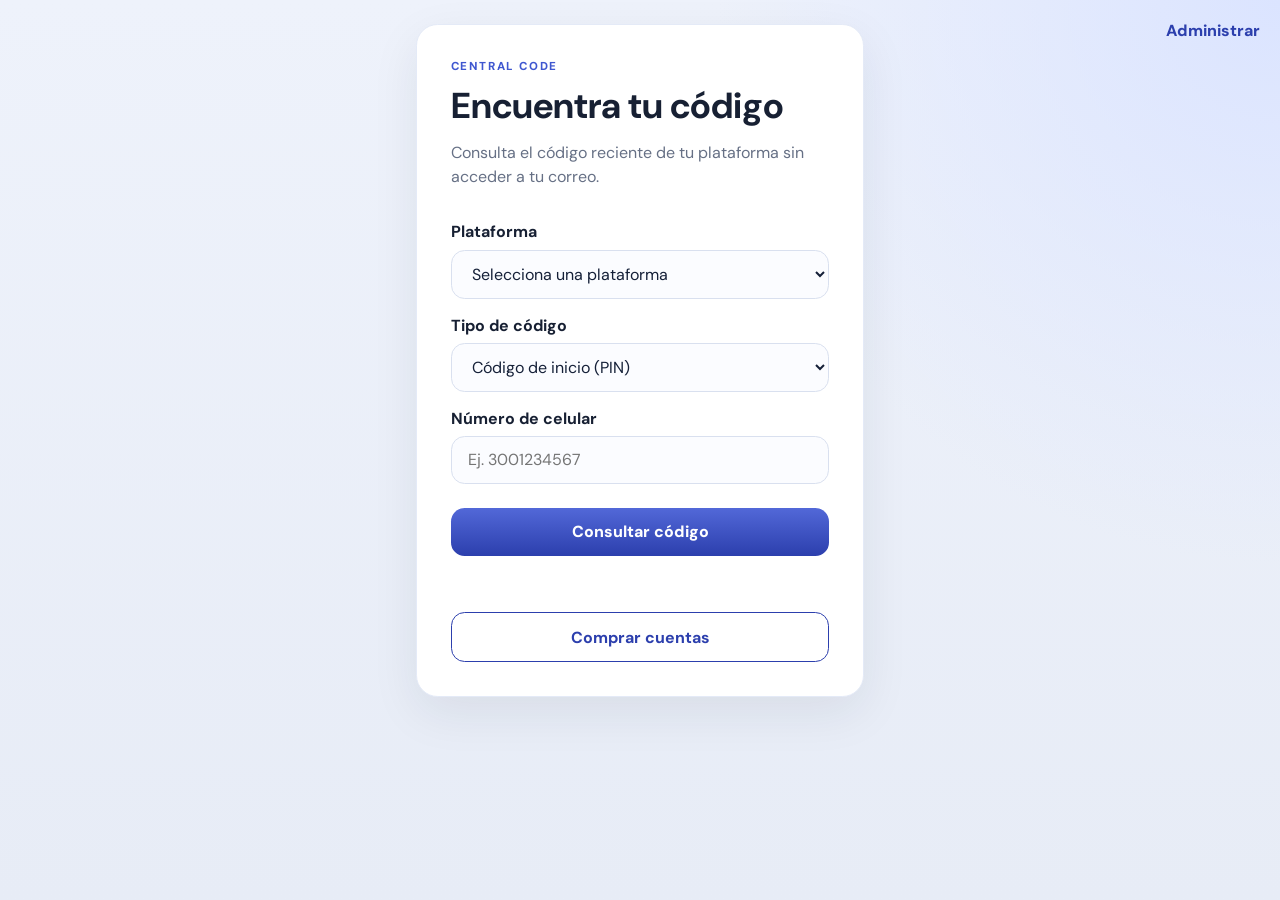
==== static/index.html @ c5ded58b "Publica CentralCode con consulta OTP, panel admin y tienda. Co-authored-by: Cursor <cursoragent@curs" ====
<!doctype html>
<html lang="es">
  <head>
    <meta charset="utf-8">
    <meta name="viewport" content="width=device-width, initial-scale=1">
    <title>Central Code</title>
    <link rel="preconnect" href="https://fonts.googleapis.com">
    <link rel="preconnect" href="https://fonts.gstatic.com" crossorigin>
    <link href="https://fonts.googleapis.com/css2?family=DM+Sans:ital,opsz,wght@0,9..40,400;0,9..40,500;0,9..40,600;0,9..40,700&display=swap" rel="stylesheet">
    <link rel="stylesheet" href="/static/style.css">
  </head>
  <body class="public-page">
    <a class="admin-link" href="/admin">Administrar</a>
    <main class="public-layout">
      <section class="card public-card shell">
        <p class="eyebrow">CENTRAL CODE</p>
        <h1>Encuentra tu código</h1>
        <p class="intro">Consulta el código reciente de tu plataforma sin acceder a tu correo.</p>
        <form id="lookup-form">
          <label for="platform">Plataforma</label>
          <select id="platform" required>
            <option value="">Selecciona una plataforma</option>
          </select>
          <label for="code-type">Tipo de código</label>
          <select id="code-type" required>
            <option value="login">Código de inicio (PIN)</option>
            <option value="household">Código de hogar / TV</option>
          </select>
          <label for="identifier">Número de celular</label>
          <input id="identifier" type="tel" inputmode="tel" autocomplete="tel" minlength="7" maxlength="20" required placeholder="Ej. 3001234567" pattern="[0-9+\s()-]{7,20}">
          <button id="submit-button" type="submit">Consultar código</button>
        </form>
        <section id="result" class="result" aria-live="polite" hidden>
          <p class="result-label" id="result-label">Tu código es</p>
          <strong id="code"></strong>
          <button id="copy-button" class="secondary" type="button">Copiar código</button>
          <a id="link-button" class="link-button" href="#" target="_blank" rel="noopener noreferrer" hidden>Obtener código en Netflix</a>
          <p id="expires"></p>
          <p id="subscription"></p>
          <span id="access-badge" class="badge" hidden></span>
        </section>
        <section id="renewal" class="renewal" hidden>
          <p id="renewal-message"></p>
          <a id="whatsapp-button" class="whatsapp-button" href="#" target="_blank" rel="noopener noreferrer">Renovar por WhatsApp</a>
        </section>
        <p id="message" class="message" role="status"></p>
        <a id="shop-toggle" class="shop-toggle" href="/tienda">
          Comprar cuentas
          <span id="cart-badge" class="cart-badge" hidden>0</span>
        </a>
      </section>
    </main>
    <script src="/static/api.js?v=20260923c"></script>
    <script src="/static/app.js?v=20260923c"></script>
    <script>
      (function () {
        try {
          const cart = JSON.parse(localStorage.getItem("centralcode_cart_v1") || "{}");
          const count = Object.values(cart).reduce((sum, qty) => sum + (Number(qty) || 0), 0);
          const badge = document.querySelector("#cart-badge");
          if (badge && count > 0) {
            badge.hidden = false;
            badge.textContent = String(count);
          }
        } catch (_) {}
      })();
    </script>
  </body>
</html>
---- static/style.css ----
:root {
  color-scheme: light;
  font-family: "DM Sans", system-ui, sans-serif;
  color: #172033;
  background: #eef2f8;
  --ink: #152038;
  --muted: #667085;
  --line: #d9e0ef;
  --brand: #3f57d0;
  --brand-deep: #2c3fad;
  --surface: #ffffff;
  --soft: #f4f6fc;
}
* { box-sizing: border-box; }
body { margin: 0; min-height: 100vh; display: grid; place-items: center; padding: 1rem; }
body.admin-page.dashboard-open {
  display: block;
  padding: 0;
  background:
    radial-gradient(circle at top right, #dbe4ff 0%, transparent 34%),
    linear-gradient(180deg, #eef2fb 0%, #e7ecf6 100%);
}
body.public-page {
  display: block;
  padding: 1.5rem 1rem 3rem;
  background:
    radial-gradient(circle at top right, #dbe4ff 0%, transparent 36%),
    linear-gradient(180deg, #eef2fb 0%, #e7ecf6 100%);
}
.public-layout {
  display: grid;
  gap: 1.5rem;
  margin: 0 auto;
  width: min(100%, 68rem);
}
body.public-page .shell {
  width: min(100%, 28rem);
  margin: 0 auto;
}
.public-card { border: 1px solid #e4eaf7; }
#access-badge { display: inline-flex; margin-top: .85rem; }
.shop-toggle {
  align-items: center;
  background: #fff;
  border: 1.5px solid var(--brand-deep);
  border-radius: .85rem;
  box-sizing: border-box;
  color: var(--brand-deep);
  display: inline-flex;
  font-size: 1rem;
  font-weight: 700;
  gap: .55rem;
  justify-content: center;
  margin-top: 1rem;
  min-height: 3.1rem;
  padding: .85rem 1.1rem;
  text-decoration: none;
  transition: background .15s ease, color .15s ease, border-color .15s ease;
  width: 100%;
}
.shop-toggle:hover {
  background: #eef1ff;
  border-color: var(--brand);
  color: var(--brand);
}
.shop-toggle:focus-visible {
  outline: 2px solid var(--brand);
  outline-offset: 2px;
}
.cart-badge {
  background: var(--brand);
  border-radius: 999px;
  color: white;
  font-size: .75rem;
  font-weight: 800;
  min-width: 1.4rem;
  padding: .15rem .45rem;
  text-align: center;
}

/* Página /tienda */
body.shop-page {
  display: block;
  min-height: 100vh;
  padding: 0;
  background:
    radial-gradient(circle at top right, #dbe4ff 0%, transparent 34%),
    linear-gradient(180deg, #f3f5fb 0%, #e8edf6 100%);
}
.shop-topbar {
  align-items: center;
  display: grid;
  gap: 1rem;
  grid-template-columns: auto 1fr auto;
  margin: 0 auto;
  max-width: 72rem;
  padding: 1rem 1.25rem;
}
.shop-back {
  color: var(--brand-deep);
  font-weight: 700;
  text-decoration: none;
}
.shop-brand .eyebrow { margin: 0; }
.shop-brand strong {
  display: block;
  font-size: 1.15rem;
}
.shop-cart-trigger {
  align-items: center;
  display: inline-flex;
  gap: .45rem;
  margin: 0;
  min-height: 2.6rem;
  padding: .55rem 1rem;
  width: auto;
}
.shop-page-layout {
  margin: 0 auto;
  max-width: 72rem;
  padding: 0 1.25rem 3rem;
}
.shop-main .shop-intro h1 {
  font-size: clamp(1.6rem, 3vw, 2.1rem);
  letter-spacing: -.03em;
  margin: 0 0 .35rem;
}
.shop-main .shop-intro .intro { margin-bottom: 1.1rem; }
.shop-filters {
  display: grid;
  gap: .75rem 1rem;
  grid-template-columns: minmax(0, 1.4fr) minmax(10rem, .6fr);
  margin-bottom: 1.35rem;
}
.shop-filter-field { display: grid; gap: .35rem; }
.shop-filter-field label {
  color: var(--muted);
  font-size: .78rem;
  font-weight: 700;
  letter-spacing: .04em;
  margin: 0;
  text-transform: uppercase;
}
.shop-filters input,
.shop-filters select {
  margin: 0;
  min-height: 2.75rem;
  width: 100%;
}
.shop-card-grid {
  display: grid;
  gap: 1rem;
  grid-template-columns: repeat(4, minmax(0, 1fr));
}
.store-card {
  background: #fff;
  border: 1px solid #e4eaf7;
  border-radius: 1.1rem;
  box-shadow: 0 .6rem 1.6rem #1520380d;
  display: grid;
  gap: .65rem;
  padding: 1.1rem 1rem 1rem;
  text-align: center;
}
.store-card-logo {
  align-items: center;
  aspect-ratio: 1.6 / 1;
  background: linear-gradient(160deg, #f7f8fc, #eef1f8);
  border-radius: .85rem;
  box-shadow: inset 0 0 0 1px #e7ecf7;
  color: var(--brand);
  display: grid;
  font-size: clamp(1.4rem, 2.5vw, 1.9rem);
  font-weight: 800;
  letter-spacing: .04em;
  place-items: center;
}
.store-card-logo span {
  background: var(--brand);
  border-radius: .7rem;
  color: white;
  display: grid;
  min-height: 3.2rem;
  min-width: 3.2rem;
  place-items: center;
}
.store-card-title {
  color: #6b7280;
  font-size: .72rem;
  font-weight: 700;
  letter-spacing: .04em;
  line-height: 1.35;
  margin: 0;
  min-height: 2.4em;
  text-transform: uppercase;
}
.store-card-meta {
  color: var(--muted);
  font-size: .78rem;
  margin: -.25rem 0 0;
}
.store-card-price {
  color: #152038;
  font-size: 1.35rem;
  font-weight: 800;
  letter-spacing: -.02em;
  margin: 0;
}
.store-card-foot {
  align-items: center;
  display: flex;
  justify-content: space-between;
  gap: .5rem;
  margin-top: .15rem;
}
.store-card-stock {
  color: #98a2b3;
  font-size: .78rem;
}
.store-card-stock.ok { color: #3d7a55; }
.store-card-add {
  background: transparent;
  border: 1px solid var(--brand);
  border-radius: .65rem;
  color: var(--brand-deep);
  font-weight: 700;
  margin: 0;
  min-height: 2.3rem;
  padding: .4rem .75rem;
  width: auto;
}
.cart-drawer {
  inset: 0;
  position: fixed;
  z-index: 40;
}
.cart-backdrop {
  background: #15203866;
  border: 0;
  inset: 0;
  margin: 0;
  min-height: 0;
  padding: 0;
  position: absolute;
  width: auto;
}
.drawer-panel {
  background: #f7f9ff;
  border-left: 1px solid #e4eaf7;
  bottom: 0;
  display: grid;
  gap: .75rem;
  grid-template-rows: auto 1fr auto;
  max-width: 22rem;
  overflow: auto;
  padding: 1rem;
  position: absolute;
  right: 0;
  top: 0;
  width: min(100%, 22rem);
}
.cart-drawer-head {
  align-items: center;
  display: flex;
  justify-content: space-between;
}
.cart-drawer-head h2 { margin: 0; }
.cart-items { display: grid; gap: .65rem; align-content: start; }
.cart-line {
  align-items: center;
  background: white;
  border: 1px solid #e7ecf7;
  border-radius: .85rem;
  display: grid;
  gap: .5rem;
  grid-template-columns: 1fr auto auto;
  padding: .7rem .8rem;
}
.cart-line small {
  color: var(--muted);
  display: block;
  font-size: .78rem;
}
.cart-qty {
  align-items: center;
  display: flex;
  gap: .35rem;
}
.cart-qty button {
  margin: 0;
  min-height: 2rem;
  min-width: 2rem;
  padding: .25rem .45rem;
  width: auto;
}
.cart-footer {
  border-top: 1px solid #e4eaf7;
  display: grid;
  gap: .65rem;
  padding-top: .75rem;
}
.cart-total-row {
  align-items: center;
  display: flex;
  justify-content: space-between;
  font-weight: 700;
}
.cart-discount label {
  color: var(--muted);
  display: block;
  font-size: .78rem;
  font-weight: 700;
  margin-bottom: .35rem;
}
.cart-discount-row {
  display: grid;
  gap: .4rem;
  grid-template-columns: 1fr auto;
}
.cart-discount-row input,
.cart-discount-row button {
  margin: 0;
  min-height: 2.4rem;
}
.cart-savings {
  color: #146c43;
  font-weight: 700;
  margin: 0;
}
.ok-hint { color: #146c43; }
.checkout-button {
  text-align: center;
  width: 100%;
}
.checkout-button.disabled {
  opacity: .45;
  pointer-events: none;
}
body.cart-open { overflow: hidden; }

@media (max-width: 1100px) {
  .shop-card-grid { grid-template-columns: repeat(3, minmax(0, 1fr)); }
}
@media (max-width: 780px) {
  .shop-card-grid { grid-template-columns: repeat(2, minmax(0, 1fr)); }
  .shop-filters { grid-template-columns: 1fr; }
  .shop-topbar { grid-template-columns: 1fr auto; }
  .shop-back { grid-column: 1 / -1; }
}
@media (max-width: 520px) {
  .shop-card-grid { grid-template-columns: 1fr; }
}

.stats-grid {
  display: grid;
  gap: .85rem;
  grid-template-columns: repeat(auto-fit, minmax(8.5rem, 1fr));
  margin-bottom: 1rem;
}
.stat-card {
  background: white;
  border: 1px solid #e4eaf7;
  border-radius: 1rem;
  box-shadow: 0 10px 24px #1520380d;
  display: grid;
  gap: .25rem;
  padding: 1rem 1.1rem;
}
.stat-card small { color: #667085; font-size: .78rem; font-weight: 700; }
.stat-card strong { font-size: 1.55rem; letter-spacing: -.03em; }
.stat-card.green { border-color: #b7e4cd; background: #f2fbf6; }
.stat-card.yellow { border-color: #f0d48a; background: #fff9eb; }
.stat-card.red { border-color: #f0b4b4; background: #fff5f5; }
.search-input {
  max-width: 14rem;
  min-height: 2.5rem;
  padding: .55rem .8rem;
  width: 100%;
}
.admin-link { position: fixed; right: 1.25rem; top: 1.25rem; color: var(--brand-deep); font-weight: 800; text-decoration: none; }
.shell { width: min(100%, 28rem); }
.admin-shell { width: min(100%, 68rem); padding: 2rem 0; }
body.admin-page.dashboard-open .admin-shell {
  width: 100%;
  max-width: none;
  padding: 0;
  min-height: 100vh;
}
.narrow { margin: auto; max-width: 28rem; }
.back-link { color: var(--brand); display: inline-block; margin-bottom: 2rem; text-decoration: none; }

.admin-app {
  display: grid;
  grid-template-columns: 16.5rem minmax(0, 1fr);
  min-height: 100vh;
  width: 100%;
}
#dashboard[hidden],
.admin-app[hidden] {
  display: none !important;
}

.admin-sidebar {
  background: linear-gradient(180deg, #1a2340 0%, #24316a 55%, #2a3b8f 100%);
  color: #f4f6ff;
  display: flex;
  flex-direction: column;
  gap: 1.5rem;
  padding: 1.35rem 1rem 1.25rem;
  position: sticky;
  top: 0;
  height: 100vh;
}

.sidebar-brand {
  align-items: center;
  display: flex;
  gap: .85rem;
  padding: .35rem .45rem .5rem;
}

.sidebar-nav {
  display: grid;
  gap: .45rem;
}

button.nav-item {
  background: transparent;
  border: 1px solid transparent;
  border-radius: 1rem;
  color: #c9d3f5;
  cursor: pointer;
  display: grid;
  gap: .12rem;
  font: inherit;
  justify-items: start;
  margin: 0;
  min-height: 0;
  padding: .85rem 1rem;
  text-align: left;
  transition: .18s ease;
  width: 100%;
}

button.nav-item:hover {
  background: #ffffff12;
  border-color: #ffffff22;
  color: white;
}

button.nav-item.active {
  background: linear-gradient(180deg, #5b72e6 0%, #445ccf 100%);
  border-color: #7f93ff66;
  box-shadow: 0 10px 24px #0d143066;
  color: white;
}

button.nav-item small {
  color: #aebae8;
  font-size: .75rem;
  font-weight: 500;
}

button.nav-item.active small {
  color: #dce3ff;
}

.sidebar-footer {
  display: grid;
  gap: .75rem;
  margin-top: auto;
  padding: .35rem .45rem 0;
}

.admin-main {
  display: grid;
  grid-template-rows: auto 1fr;
  min-width: 0;
}

.brand-mark {
  background: linear-gradient(145deg, #7f93ff, #4d66e8);
  border-radius: .9rem;
  box-shadow: inset 0 0 0 1px #ffffff33;
  flex: 0 0 auto;
  height: 2.6rem;
  width: 2.6rem;
}
.banner-kicker {
  color: #b7c3ff;
  font-size: .72rem;
  font-weight: 700;
  letter-spacing: .16em;
  margin: 0 0 .15rem;
  text-transform: uppercase;
}
.banner-title { display: block; font-size: 1.15rem; font-weight: 700; }
.banner-link {
  color: #d7ddff;
  font-weight: 600;
  text-decoration: none;
}
.banner-link:hover { color: white; }
.banner-logout {
  background: #ffffff14;
  border: 1px solid #ffffff33;
  border-radius: 999px;
  color: white;
  cursor: pointer;
  font: inherit;
  font-weight: 700;
  margin: 0;
  min-height: 2.5rem;
  padding: .55rem 1rem;
  width: auto;
}
.banner-logout:hover { background: #ffffff22; }
.tab-label { font-size: 1rem; font-weight: 700; }

.admin-content {
  display: grid;
  gap: 1.1rem;
  padding: 0 clamp(1rem, 3vw, 2rem) 2.5rem;
  width: min(100%, 78rem);
}
.admin-topbar {
  align-items: end;
  display: flex;
  gap: 1rem;
  justify-content: space-between;
  padding: 1.35rem clamp(1rem, 3vw, 2rem) 1rem;
}
.admin-topbar h1 { margin: 0; font-size: clamp(1.55rem, 3.5vw, 2rem); letter-spacing: -.02em; }
.top-message { margin: 0; text-align: right; min-height: 1.2em; }
.admin-panel[hidden] { display: none !important; }
.panel-stack {
  align-items: start;
  display: grid;
  gap: 1rem;
  grid-template-columns: minmax(0, 1.15fr) minmax(0, .85fr);
}
.panel-card { border: 1px solid #e4eaf7; box-shadow: 0 18px 40px #15203810; }

.admin-form-grid { display: grid; gap: .25rem 1rem; grid-template-columns: repeat(2, minmax(0, 1fr)); }
.admin-form-grid .form-actions { align-self: end; }
.admin-form-grid .form-actions button { margin-top: 1rem; }
.form-hint { color: var(--muted); font-size: .9rem; line-height: 1.45; margin: 0 0 1rem; }
h2 { font-size: 1.05rem; margin-top: 0; }
.assign-form {
  display: grid;
  gap: .35rem 1rem;
  grid-template-columns: repeat(2, minmax(0, 1fr));
}
.assign-form .form-actions { align-self: end; }
.assign-form .form-actions button { margin-top: 1rem; }
.badge {
  border-radius: 999px;
  display: inline-flex;
  font-size: .75rem;
  font-weight: 800;
  padding: .35rem .75rem;
  white-space: nowrap;
  width: fit-content;
}
.badge.green { background: #d8f5e7; color: #146c43; }
.badge.yellow { background: #ffeeba; color: #8a6d00; }
.badge.red { background: #ffd4d4; color: #9b1c1c; }
.urgency-legend {
  align-items: center;
  display: flex;
  flex-wrap: wrap;
  gap: .55rem;
  margin-top: 1.25rem;
}
.urgency-legend .legend-label {
  color: #667085;
  font-size: .85rem;
  font-weight: 600;
  margin-right: .25rem;
}
#assignment-date.urgency-green {
  border-color: #22a06b;
  background: #f2fbf6;
  outline-color: #22a06b44;
}
#assignment-date.urgency-yellow {
  border-color: #d9a21b;
  background: #fff9eb;
  outline-color: #d9a21b44;
}
#assignment-date.urgency-red {
  border-color: #d94c4c;
  background: #fff5f5;
  outline-color: #d94c4c44;
}
.row-actions {
  display: flex;
  flex-wrap: wrap;
  gap: .4rem;
  margin-top: .55rem;
}
button.danger {
  background: #fff5f5;
  border: 1px solid #f0b4b4;
  color: #9b1c1c;
  margin-top: 0;
}
button.danger:hover {
  background: #ffe8e8;
}
.card-head {
  align-items: center;
  display: flex;
  gap: .75rem;
  justify-content: space-between;
}
.assignment-row {
  border: 1px solid #e7ecf7;
  border-left-width: 4px;
  border-radius: .85rem;
  display: grid;
  gap: .2rem;
  margin-top: .65rem;
  padding: .75rem .85rem;
}
.assignment-row.urgency-green { border-left-color: #22a06b; background: #f2fbf6; }
.assignment-row.urgency-yellow { border-left-color: #d9a21b; background: #fff9eb; }
.assignment-row.urgency-red { border-left-color: #d94c4c; background: #fff5f5; }
.mini-card.urgency-green { border-color: #b7e4cd; }
.mini-card.urgency-yellow { border-color: #f0d48a; }
.mini-card.urgency-red { border-color: #f0b4b4; }
.compact { margin: 0; padding: .6rem 1rem; width: auto; }
.cards-list { display: grid; gap: .75rem; }
.mini-card {
  background: var(--soft);
  border: 1px solid #e7ecf7;
  border-radius: 1rem;
  display: grid;
  gap: .28rem;
  padding: 1rem;
}
.mini-card span, .mini-card small, .muted { color: var(--muted); font-size: .9rem; }

.audit-timeline {
  display: grid;
  gap: 0;
  margin-top: .35rem;
}
.audit-row {
  display: grid;
  grid-template-columns: 1.1rem 1fr;
  gap: .85rem;
  padding: .95rem 0;
  border-bottom: 1px solid #e8edf7;
  position: relative;
}
.audit-row:last-child { border-bottom: 0; padding-bottom: .2rem; }
.audit-dot {
  width: .7rem;
  height: .7rem;
  border-radius: 50%;
  margin-top: .35rem;
  background: #9aa6c4;
  box-shadow: 0 0 0 4px #eef2fb;
}
.audit-row.audit-ok .audit-dot { background: #22a06b; box-shadow: 0 0 0 4px #e8f8f0; }
.audit-row.audit-bad .audit-dot { background: #d94c4c; box-shadow: 0 0 0 4px #fdeeee; }
.audit-row.audit-info .audit-dot { background: #3f57d0; box-shadow: 0 0 0 4px #eef1ff; }
.audit-row.audit-muted .audit-dot { background: #8b95ad; box-shadow: 0 0 0 4px #f0f2f7; }
.audit-body { min-width: 0; }
.audit-top {
  display: flex;
  align-items: baseline;
  justify-content: space-between;
  gap: .75rem;
}
.audit-label {
  font-weight: 800;
  color: var(--ink);
  letter-spacing: -.01em;
}
.audit-row.audit-ok .audit-label { color: #146c43; }
.audit-row.audit-bad .audit-label { color: #9b1c1c; }
.audit-row.audit-info .audit-label { color: #2c3fad; }
.audit-time {
  color: var(--muted);
  font-size: .8rem;
  font-weight: 600;
  white-space: nowrap;
}
.audit-actor,
.audit-meta {
  margin: .2rem 0 0;
  color: var(--muted);
  font-size: .88rem;
  line-height: 1.35;
  overflow-wrap: anywhere;
}
.audit-actor { color: #3d4a66; font-weight: 600; }

.card {
  background: var(--surface);
  border-radius: 1.35rem;
  box-shadow: 0 1rem 3rem #17203314;
  padding: clamp(1.35rem, 4vw, 2.1rem);
}
.eyebrow {
  color: var(--brand);
  font-size: .72rem;
  font-weight: 800;
  letter-spacing: .14em;
  margin: 0 0 .55rem;
}
h1 { font-size: clamp(1.75rem, 7vw, 2.25rem); margin: 0; }
.intro { color: var(--muted); line-height: 1.5; margin: .75rem 0 2rem; }
label { display: block; font-weight: 700; margin: 1rem 0 .45rem; }
input, select, button {
  border: 1px solid var(--line);
  border-radius: .85rem;
  font: inherit;
  min-height: 3rem;
  padding: .75rem 1rem;
  width: 100%;
}
input, select { background: #fbfcff; color: var(--ink); }
input:focus, select:focus { border-color: var(--brand); outline: 3px solid #5268d822; }
button {
  background: linear-gradient(180deg, #5268d8 0%, var(--brand-deep) 100%);
  border: 0;
  color: white;
  cursor: pointer;
  font-weight: 800;
  margin-top: 1.5rem;
}
button:disabled { cursor: wait; opacity: .65; }
.result { background: #f1f4ff; border-radius: .9rem; margin-top: 1.5rem; padding: 1.25rem; text-align: center; }
.result-label { color: var(--muted); margin: 0; }
#code { display: block; color: var(--brand-deep); font-size: 2.5rem; letter-spacing: .2em; margin: .4rem 0 1rem; }
.secondary { background: transparent; border: 1px solid var(--brand); color: var(--brand-deep); margin-top: 0; }
.link-button {
  background: #e50914;
  border-radius: .7rem;
  color: #fff;
  display: inline-block;
  font-weight: 800;
  margin-top: .35rem;
  min-height: 3rem;
  padding: .85rem 1.2rem;
  text-decoration: none;
}
.link-button:hover { filter: brightness(1.05); }
#expires, #subscription { color: var(--muted); font-size: .9rem; margin-bottom: 0; }
#subscription { margin-top: .5rem; }
.message { color: #a43d3d; min-height: 1.5em; margin: 1rem 0 0; text-align: center; }
.message.ok { color: #146c43; }
.renewal { background: #eefaf1; border-radius: .9rem; margin-top: 1.5rem; padding: 1.25rem; text-align: center; }
#renewal-message { color: #1f5b34; margin: 0 0 1rem; }
.whatsapp-button {
  background: #25d366;
  border-radius: .7rem;
  color: white;
  display: inline-block;
  font-weight: 800;
  min-height: 3rem;
  padding: .85rem 1.2rem;
  text-decoration: none;
}
.mini-card.expired { border: 1px solid #f0b4b4; background: #fff5f5; }
.renew-label { font-size: .8rem; font-weight: 700; margin: .4rem 0 0; }
.renew-row { align-items: center; display: grid; gap: .5rem; grid-template-columns: 1fr auto; }
.renew-row input, .renew-row button { margin: 0; min-height: 2.5rem; }

@media (max-width: 980px) {
  .admin-app { grid-template-columns: 1fr; }
  .admin-sidebar {
    height: auto;
    position: static;
  }
  .sidebar-nav { grid-template-columns: repeat(2, minmax(0, 1fr)); }
  .panel-stack { grid-template-columns: 1fr; }
  .admin-topbar { align-items: flex-start; flex-direction: column; }
  .top-message { text-align: left; }
}
@media (max-width: 680px) {
  .sidebar-nav { grid-template-columns: 1fr; }
  .admin-form-grid, .assign-form, .renew-row { grid-template-columns: 1fr; }
}

.shop-admin-tabs {
  display: flex;
  flex-wrap: wrap;
  gap: .5rem;
  margin: 0 0 1rem;
}
.shop-tab {
  background: #eef1fb;
  border: 1px solid #d9e0ef;
  border-radius: .7rem;
  color: var(--brand-deep);
  font-weight: 700;
  margin: 0;
  min-height: 2.4rem;
  padding: .45rem .9rem;
  width: auto;
}
.shop-tab.active {
  background: var(--brand);
  border-color: var(--brand);
  color: white;
}
.shop-admin-pane { display: none; }
.shop-admin-pane.active { display: block; }
.shop-combo-items {
  background: var(--soft);
  border: 1px solid var(--line);
  border-radius: .9rem;
  display: grid;
  gap: .45rem;
  margin: .5rem 0 1rem;
  max-height: 16rem;
  overflow: auto;
  padding: .75rem;
}
.combo-item-row {
  align-items: center;
  display: grid;
  gap: .5rem;
  grid-template-columns: auto 1fr 4.5rem;
  margin: 0;
}
.combo-item-row input[type="number"] {
  margin: 0;
  min-height: 2.2rem;
  padding: .35rem .5rem;
}
.shop-price-line {
  color: var(--brand-deep);
  font-weight: 800;
}
.full-row { grid-column: 1 / -1; }
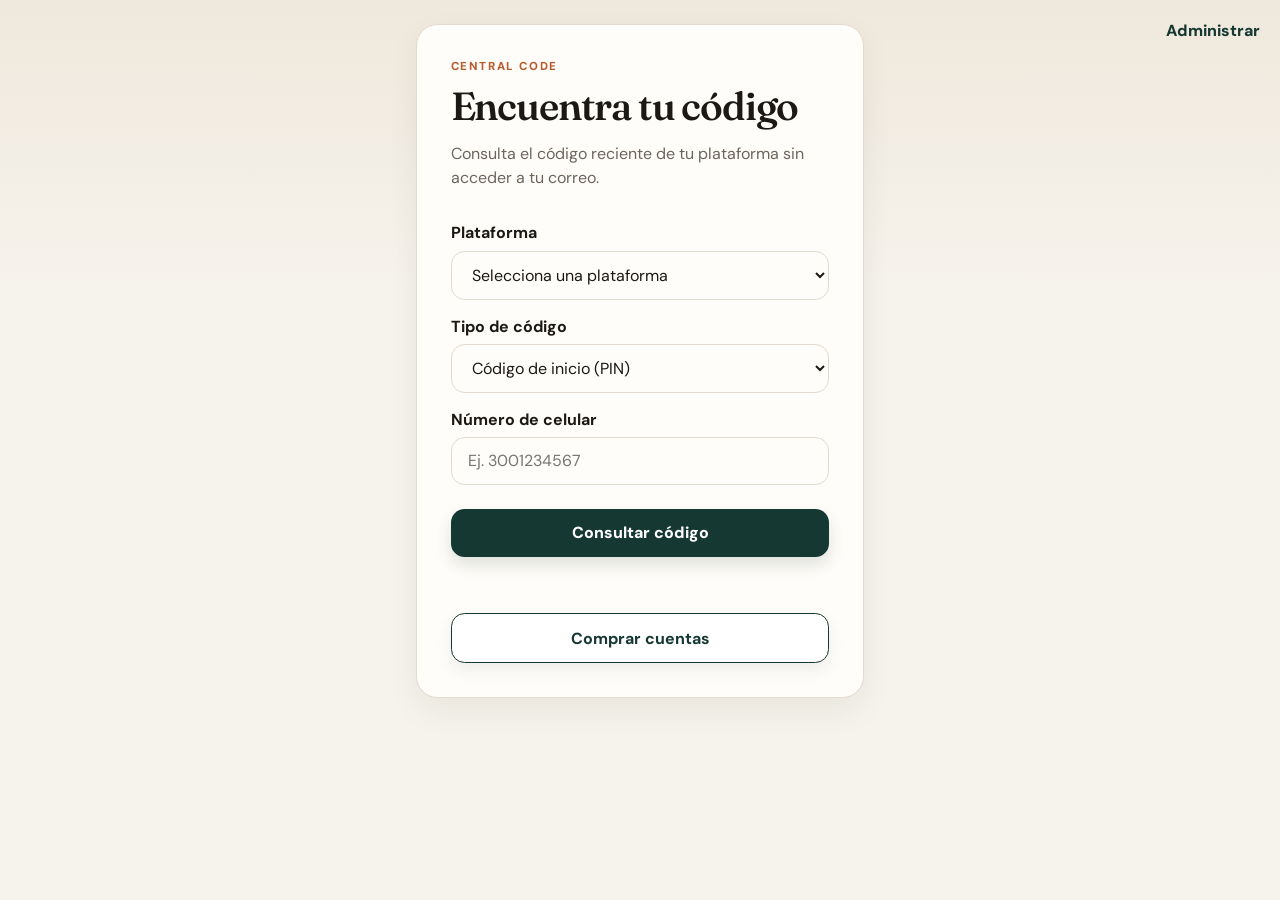
==== commit b266ee9f: "Renueva la interfaz con tipografia, color y animacion de botones. Co-authored-by: Cursor <cursoragen" ====
--- a/static/index.html
+++ b/static/index.html
@@ -6,8 +6,8 @@
     <title>Central Code</title>
     <link rel="preconnect" href="https://fonts.googleapis.com">
     <link rel="preconnect" href="https://fonts.gstatic.com" crossorigin>
-    <link href="https://fonts.googleapis.com/css2?family=DM+Sans:ital,opsz,wght@0,9..40,400;0,9..40,500;0,9..40,600;0,9..40,700&display=swap" rel="stylesheet">
-    <link rel="stylesheet" href="/static/style.css">
+    <link href="https://fonts.googleapis.com/css2?family=DM+Sans:ital,opsz,wght@0,9..40,400;0,9..40,500;0,9..40,600;0,9..40,700&family=Fraunces:opsz,wght@9..144,560;9..144,640&display=swap" rel="stylesheet">
+    <link rel="stylesheet" href="/static/style.css?v=20260929b">
   </head>
   <body class="public-page">
     <a class="admin-link" href="/admin">Administrar</a>
--- a/static/style.css
+++ b/static/style.css
@@ -1,31 +1,30 @@
 :root {
   color-scheme: light;
   font-family: "DM Sans", system-ui, sans-serif;
-  color: #172033;
-  background: #eef2f8;
-  --ink: #152038;
-  --muted: #667085;
-  --line: #d9e0ef;
-  --brand: #3f57d0;
-  --brand-deep: #2c3fad;
-  --surface: #ffffff;
-  --soft: #f4f6fc;
+  color: #1c1915;
+  background: #f3efe7;
+  --ink: #1c1915;
+  --muted: #6d655c;
+  --line: #e3dacd;
+  --brand: #1f4d45;
+  --brand-deep: #163832;
+  --accent: #b85a2a;
+  --surface: #fffdf9;
+  --soft: #f7f3eb;
+  --ease-out: cubic-bezier(0.16, 1, 0.3, 1);
 }
 * { box-sizing: border-box; }
 body { margin: 0; min-height: 100vh; display: grid; place-items: center; padding: 1rem; }
 body.admin-page.dashboard-open {
   display: block;
   padding: 0;
-  background:
-    radial-gradient(circle at top right, #dbe4ff 0%, transparent 34%),
-    linear-gradient(180deg, #eef2fb 0%, #e7ecf6 100%);
+  background: var(--background, #f3efe7);
 }
 body.public-page {
   display: block;
   padding: 1.5rem 1rem 3rem;
   background:
-    radial-gradient(circle at top right, #dbe4ff 0%, transparent 36%),
-    linear-gradient(180deg, #eef2fb 0%, #e7ecf6 100%);
+    linear-gradient(180deg, #efe8dc 0%, #f6f3ec 18rem);
 }
 .public-layout {
   display: grid;
@@ -37,13 +36,14 @@
   width: min(100%, 28rem);
   margin: 0 auto;
 }
-.public-card { border: 1px solid #e4eaf7; }
+.public-card { border: 1px solid var(--line); }
 #access-badge { display: inline-flex; margin-top: .85rem; }
 .shop-toggle {
   align-items: center;
   background: #fff;
   border: 1.5px solid var(--brand-deep);
   border-radius: .85rem;
+  box-shadow: 0 .45rem 1rem #16383214;
   box-sizing: border-box;
   color: var(--brand-deep);
   display: inline-flex;
@@ -55,14 +55,17 @@
   min-height: 3.1rem;
   padding: .85rem 1.1rem;
   text-decoration: none;
-  transition: background .15s ease, color .15s ease, border-color .15s ease;
+  transition: background-color 200ms var(--ease-out), color 200ms var(--ease-out), border-color 200ms var(--ease-out), box-shadow 200ms var(--ease-out), transform 200ms var(--ease-out);
   width: 100%;
 }
 .shop-toggle:hover {
-  background: #eef1ff;
+  background: #f3eee4;
   border-color: var(--brand);
+  box-shadow: 0 .75rem 1.4rem #16383222;
   color: var(--brand);
-}
+  transform: translateY(-2px);
+}
+.shop-toggle:active { transform: translateY(1px) scale(0.98); }
 .shop-toggle:focus-visible {
   outline: 2px solid var(--brand);
   outline-offset: 2px;
@@ -83,9 +86,14 @@
   display: block;
   min-height: 100vh;
   padding: 0;
-  background:
-    radial-gradient(circle at top right, #dbe4ff 0%, transparent 34%),
-    linear-gradient(180deg, #f3f5fb 0%, #e8edf6 100%);
+  background: #f6f3ec;
+}
+.shop-topbar {
+  background: color-mix(in srgb, var(--surface) 88%, transparent);
+  border-bottom: 1px solid var(--line);
+  position: sticky;
+  top: 0;
+  z-index: 5;
 }
 .shop-topbar {
   align-items: center;
@@ -153,21 +161,28 @@
   grid-template-columns: repeat(4, minmax(0, 1fr));
 }
 .store-card {
-  background: #fff;
-  border: 1px solid #e4eaf7;
+  background: var(--surface);
+  border: 1px solid var(--line);
   border-radius: 1.1rem;
-  box-shadow: 0 .6rem 1.6rem #1520380d;
+  box-shadow: 0 .35rem 1rem #1c191508;
   display: grid;
   gap: .65rem;
   padding: 1.1rem 1rem 1rem;
   text-align: center;
-}
+  transition: transform 240ms var(--ease-out), box-shadow 240ms var(--ease-out), border-color 240ms var(--ease-out);
+}
+.store-card:hover {
+  border-color: #d5cbbd;
+  box-shadow: 0 1rem 2rem #1c191516;
+  transform: translateY(-6px);
+}
+.store-card:hover .store-card-logo span { transform: scale(1.06); }
 .store-card-logo {
   align-items: center;
   aspect-ratio: 1.6 / 1;
-  background: linear-gradient(160deg, #f7f8fc, #eef1f8);
+  background: linear-gradient(160deg, #fbf8f2, #efe8dc);
   border-radius: .85rem;
-  box-shadow: inset 0 0 0 1px #e7ecf7;
+  box-shadow: inset 0 0 0 1px var(--line);
   color: var(--brand);
   display: grid;
   font-size: clamp(1.4rem, 2.5vw, 1.9rem);
@@ -182,6 +197,7 @@
   display: grid;
   min-height: 3.2rem;
   min-width: 3.2rem;
+  transition: transform 240ms var(--ease-out);
   place-items: center;
 }
 .store-card-title {
@@ -235,7 +251,7 @@
   z-index: 40;
 }
 .cart-backdrop {
-  background: #15203866;
+  background: #1c191566;
   border: 0;
   inset: 0;
   margin: 0;
@@ -245,8 +261,10 @@
   width: auto;
 }
 .drawer-panel {
-  background: #f7f9ff;
-  border-left: 1px solid #e4eaf7;
+  background: #fffdf9;
+  border-left: 1px solid var(--line);
+  box-shadow: -1rem 0 2.5rem #1c191514;
+  transform-origin: right center;
   bottom: 0;
   display: grid;
   gap: .75rem;
@@ -401,7 +419,7 @@
 }
 
 .admin-sidebar {
-  background: linear-gradient(180deg, #1a2340 0%, #24316a 55%, #2a3b8f 100%);
+  background: linear-gradient(180deg, #10241f 0%, #1b3d36 100%);
   color: #f4f6ff;
   display: flex;
   flex-direction: column;
@@ -428,7 +446,7 @@
   background: transparent;
   border: 1px solid transparent;
   border-radius: 1rem;
-  color: #c9d3f5;
+  color: #d5ebe4;
   cursor: pointer;
   display: grid;
   gap: .12rem;
@@ -438,20 +456,22 @@
   min-height: 0;
   padding: .85rem 1rem;
   text-align: left;
-  transition: .18s ease;
+  box-shadow: none;
+  transition: background-color 180ms var(--ease-out), color 180ms var(--ease-out), border-color 180ms var(--ease-out);
   width: 100%;
 }
 
 button.nav-item:hover {
-  background: #ffffff12;
+  background: #ffffff14;
   border-color: #ffffff22;
   color: white;
+  transform: none;
 }
 
 button.nav-item.active {
-  background: linear-gradient(180deg, #5b72e6 0%, #445ccf 100%);
-  border-color: #7f93ff66;
-  box-shadow: 0 10px 24px #0d143066;
+  background: #2d6a5e;
+  border-color: #ffffff33;
+  box-shadow: 0 .55rem 1.1rem #0d1c1844;
   color: white;
 }
 
@@ -700,18 +720,24 @@
 
 .card {
   background: var(--surface);
+  border: 1px solid var(--line);
   border-radius: 1.35rem;
-  box-shadow: 0 1rem 3rem #17203314;
+  box-shadow: 0 .8rem 2rem #1c191510;
   padding: clamp(1.35rem, 4vw, 2.1rem);
 }
 .eyebrow {
-  color: var(--brand);
+  color: var(--accent);
   font-size: .72rem;
   font-weight: 800;
   letter-spacing: .14em;
   margin: 0 0 .55rem;
 }
-h1 { font-size: clamp(1.75rem, 7vw, 2.25rem); margin: 0; }
+h1, h2, .shop-brand strong {
+  font-family: Fraunces, "DM Sans", serif;
+  font-weight: 560;
+  letter-spacing: -.03em;
+}
+h1 { font-size: clamp(1.85rem, 7vw, 2.45rem); margin: 0; }
 .intro { color: var(--muted); line-height: 1.5; margin: .75rem 0 2rem; }
 label { display: block; font-weight: 700; margin: 1rem 0 .45rem; }
 input, select, button {
@@ -722,20 +748,80 @@
   padding: .75rem 1rem;
   width: 100%;
 }
-input, select { background: #fbfcff; color: var(--ink); }
-input:focus, select:focus { border-color: var(--brand); outline: 3px solid #5268d822; }
+input, select { background: #fffdf9; color: var(--ink); }
+input:focus, select:focus, button:focus-visible, a:focus-visible {
+  border-color: var(--brand);
+  outline: 2px solid var(--brand);
+  outline-offset: 2px;
+}
 button {
-  background: linear-gradient(180deg, #5268d8 0%, var(--brand-deep) 100%);
+  background: var(--brand-deep);
   border: 0;
+  box-shadow: 0 .5rem 1rem #16383224;
   color: white;
   cursor: pointer;
   font-weight: 800;
+  isolation: isolate;
   margin-top: 1.5rem;
+  overflow: hidden;
+  position: relative;
+  transition: transform 200ms var(--ease-out), box-shadow 200ms var(--ease-out), background-color 200ms var(--ease-out), opacity 200ms var(--ease-out);
+}
+button::after {
+  background: linear-gradient(110deg, transparent 28%, #ffffff66 48%, transparent 68%);
+  content: "";
+  inset: 0;
+  pointer-events: none;
+  position: absolute;
+  transform: translateX(-130%);
+  transition: transform 520ms var(--ease-out);
+}
+button:hover:not(:disabled) {
+  background: var(--brand);
+  box-shadow: 0 .85rem 1.45rem #16383230;
+  transform: translateY(-2px);
+}
+button:hover:not(:disabled)::after { transform: translateX(130%); }
+button:active:not(:disabled) {
+  box-shadow: 0 .2rem .45rem #16383222;
+  transform: translateY(1px) scale(0.98);
+}
+button.secondary:hover:not(:disabled) { background: #f6f1e8; }
+button.nav-item::after { display: none; }
+button.nav-item:hover:not(:disabled),
+button.nav-item:active:not(:disabled) {
+  background: #ffffff14;
+  box-shadow: none;
+  transform: none;
+}
+button.nav-item.active,
+button.nav-item.active:hover:not(:disabled) {
+  background: #2d6a5e;
+  box-shadow: 0 .55rem 1.1rem #0d1c1844;
 }
 button:disabled { cursor: wait; opacity: .65; }
-.result { background: #f1f4ff; border-radius: .9rem; margin-top: 1.5rem; padding: 1.25rem; text-align: center; }
+@media (prefers-reduced-motion: reduce) {
+  button:hover:not(:disabled),
+  button:active:not(:disabled),
+  button::after,
+  .shop-toggle:hover,
+  .shop-toggle:active,
+  .store-card:hover,
+  .store-card:hover .store-card-logo span,
+  .whatsapp-button:hover,
+  .link-button:hover { transform: none; }
+  button::after { display: none; }
+}
+.result { background: #f7f3eb; border-radius: .9rem; margin-top: 1.5rem; padding: 1.25rem; text-align: center; }
 .result-label { color: var(--muted); margin: 0; }
-#code { display: block; color: var(--brand-deep); font-size: 2.5rem; letter-spacing: .2em; margin: .4rem 0 1rem; }
+#code {
+  display: block;
+  color: var(--ink);
+  font-size: 2.5rem;
+  font-variant-numeric: tabular-nums;
+  letter-spacing: .18em;
+  margin: .4rem 0 1rem;
+}
 .secondary { background: transparent; border: 1px solid var(--brand); color: var(--brand-deep); margin-top: 0; }
 .link-button {
   background: #e50914;
@@ -748,7 +834,16 @@
   padding: .85rem 1.2rem;
   text-decoration: none;
 }
-.link-button:hover { filter: brightness(1.05); }
+.link-button, .whatsapp-button {
+  box-shadow: 0 .5rem 1rem #1c19151f;
+  transition: transform 200ms var(--ease-out), box-shadow 200ms var(--ease-out), filter 200ms var(--ease-out);
+}
+.link-button:hover, .whatsapp-button:hover {
+  box-shadow: 0 .85rem 1.4rem #1c191528;
+  filter: brightness(1.05);
+  transform: translateY(-2px);
+}
+.link-button:active, .whatsapp-button:active { transform: translateY(1px) scale(0.98); }
 #expires, #subscription { color: var(--muted); font-size: .9rem; margin-bottom: 0; }
 #subscription { margin-top: .5rem; }
 .message { color: #a43d3d; min-height: 1.5em; margin: 1rem 0 0; text-align: center; }
@@ -793,8 +888,8 @@
   margin: 0 0 1rem;
 }
 .shop-tab {
-  background: #eef1fb;
-  border: 1px solid #d9e0ef;
+  background: var(--soft);
+  border: 1px solid var(--line);
   border-radius: .7rem;
   color: var(--brand-deep);
   font-weight: 700;
